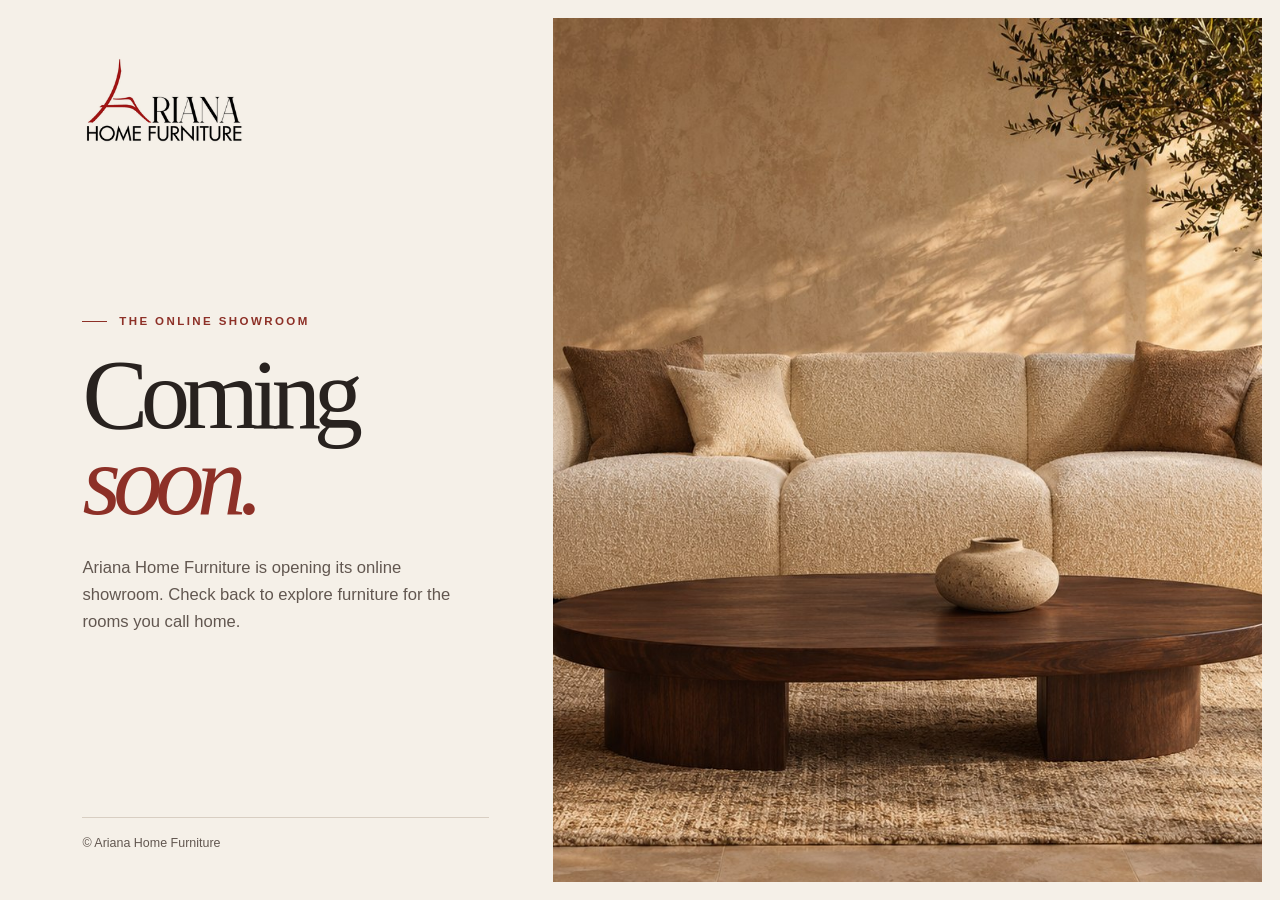
==== index.html @ ffc0d6b8 "Add Ariana Home Furniture coming soon page" ====
<!doctype html>
<html lang="en">
<head>
  <meta charset="utf-8">
  <meta name="viewport" content="width=device-width, initial-scale=1">
  <meta name="description" content="Ariana Home Furniture’s online showroom is coming soon.">
  <meta name="theme-color" content="#f5f0e8">
  <title>Ariana Home Furniture — Coming Soon</title>
  <link rel="icon" href="ariana-home.ico">
  <style>
    :root {
      color-scheme: light;
      --paper: #f5f0e8;
      --ink: #28221f;
      --muted: #625750;
      --accent: #8d3027;
      --rule: #d8cec2;
      --edge: clamp(1.5rem, 5vw, 5rem);
    }

    *, *::before, *::after { box-sizing: border-box; }
    body {
      margin: 0;
      background: var(--paper);
      color: var(--ink);
      font: 1rem/1.6 "Segoe UI", Arial, sans-serif;
    }

    .page {
      display: grid;
      grid-template-columns: minmax(0, 43fr) minmax(0, 57fr);
      min-height: 100svh;
      padding: 1.15rem;
      max-width: 120rem;
      margin: auto;
    }

    .content {
      display: flex;
      flex-direction: column;
      padding: clamp(1.3rem, 3vw, 3rem) var(--edge) 1.75rem;
    }

    .brand {
      position: relative;
      width: 10.25rem;
      height: 5.4rem;
      overflow: hidden;
      mix-blend-mode: multiply;
    }

    .brand img { display: block; width: 100%; height: auto; transform: translateY(-24%); }

    .message { margin: auto 0; padding: 3rem 0 3.8rem; }

    .eyebrow {
      display: flex;
      align-items: center;
      gap: .75rem;
      margin: 0 0 1.35rem;
      color: var(--accent);
      font-size: .72rem;
      font-weight: 650;
      letter-spacing: .21em;
      text-transform: uppercase;
    }

    .eyebrow::before { content: ""; width: 1.55rem; height: 1px; background: currentColor; }

    h1 {
      margin: 0;
      font-family: "Baskerville", "Baskerville Old Face", Georgia, serif;
      font-size: clamp(4.2rem, 7.7vw, 9rem);
      font-weight: 400;
      line-height: .87;
      letter-spacing: -.075em;
    }

    h1 em { color: var(--accent); font-weight: 400; }

    .description {
      max-width: 23rem;
      margin: 2rem 0 0;
      color: var(--muted);
      font-size: clamp(1rem, 1.3vw, 1.16rem);
    }

    footer {
      border-top: 1px solid var(--rule);
      padding-top: 1rem;
      color: var(--muted);
      font-size: .78rem;
    }

    .room {
      min-width: 0;
      min-height: 33rem;
      margin: 0;
      position: relative;
      overflow: hidden;
      background: #c8b39e;
    }

    .room img {
      position: absolute;
      width: 100%;
      height: 100%;
      object-fit: cover;
      object-position: center 55%;
    }

    @media (max-width: 760px) {
      .page { display: block; padding: .75rem; }
      .content { padding: 1.1rem 1rem 1.4rem; }
      .brand { width: 8.75rem; height: 4.65rem; }
      .message { padding: 2.4rem 0 2rem; }
      h1 { font-size: clamp(3.6rem, 13vw, 6.5rem); }
      .description { margin-top: 1.3rem; }
      .room { min-height: 0; aspect-ratio: 4 / 3; }
    }
  </style>
</head>
<body>
  <main class="page">
    <section class="content" aria-labelledby="launch-title">
      <header class="brand">
        <img src="logo.png" alt="Ariana Home Furniture" width="256" height="256">
      </header>
      <div class="message">
        <p class="eyebrow">The online showroom</p>
        <h1 id="launch-title">Coming<br><em>soon.</em></h1>
        <p class="description">Ariana Home Furniture is opening its online showroom. Check back to explore furniture for the rooms you call home.</p>
      </div>
      <footer>&copy; Ariana Home Furniture</footer>
    </section>
    <figure class="room">
      <img src="living-room.jpg" alt="A cream sofa and walnut coffee table in a sunlit living room" fetchpriority="high">
    </figure>
  </main>
</body>
</html>
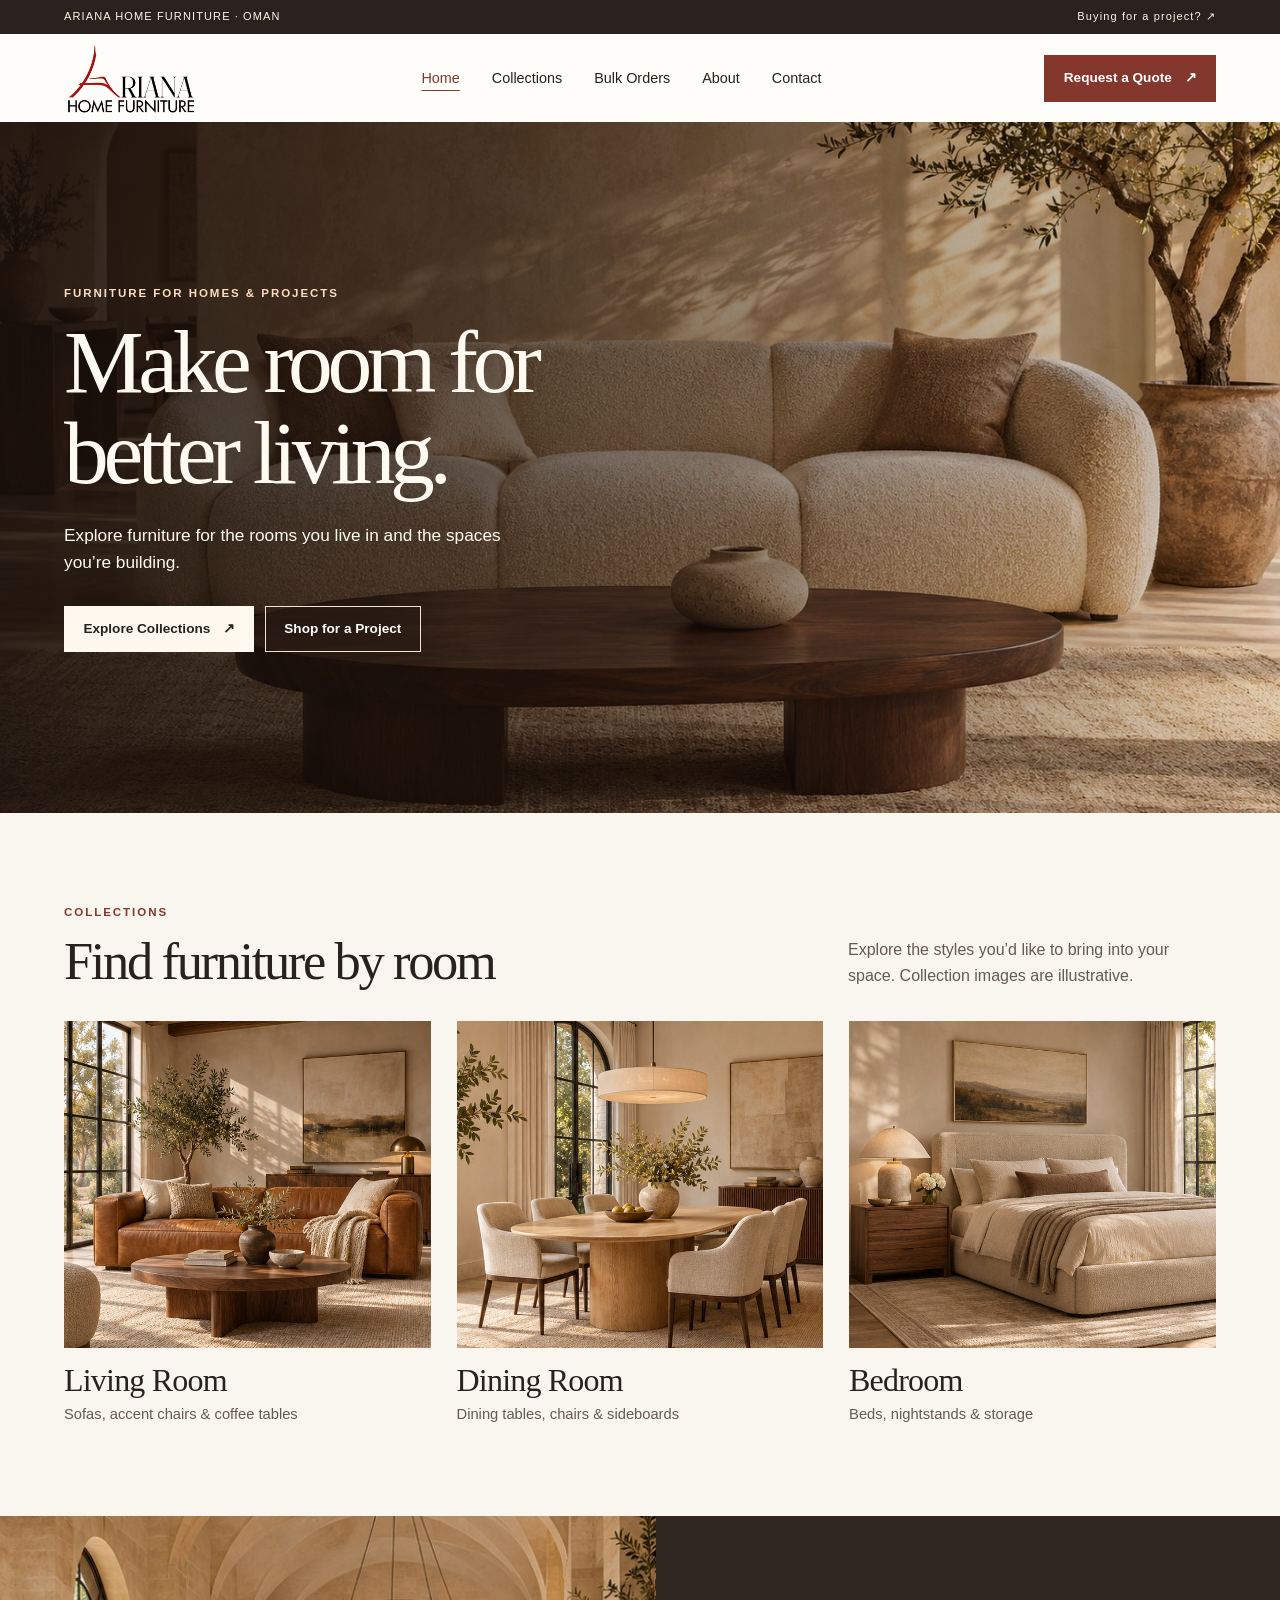
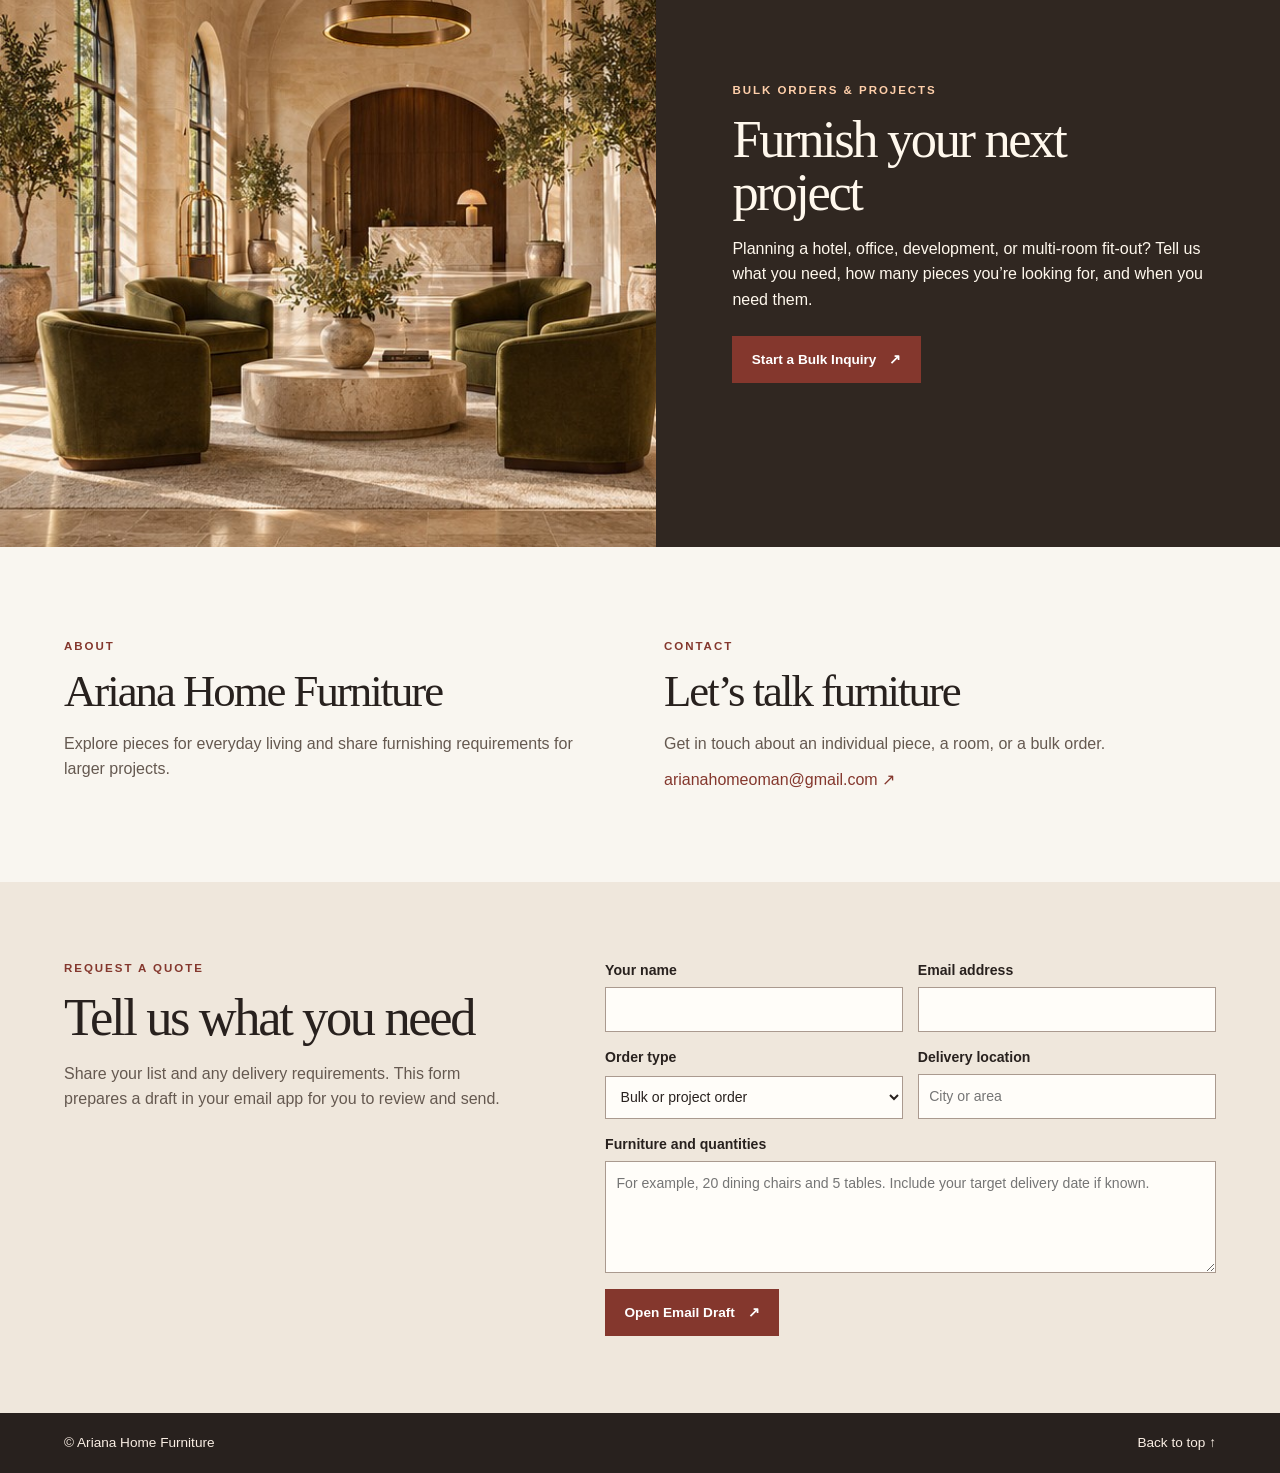
==== commit 30d91eb4: "Publish Ariana Home Furniture homepage" ====
--- a/index.html
+++ b/index.html
@@ -1,143 +1,83 @@
 <!doctype html>
 <html lang="en">
 <head>
-  <meta charset="utf-8">
-  <meta name="viewport" content="width=device-width, initial-scale=1">
-  <meta name="description" content="Ariana Home Furniture’s online showroom is coming soon.">
-  <meta name="theme-color" content="#f5f0e8">
-  <title>Ariana Home Furniture — Coming Soon</title>
-  <link rel="icon" href="ariana-home.ico">
-  <style>
-    :root {
-      color-scheme: light;
-      --paper: #f5f0e8;
-      --ink: #28221f;
-      --muted: #625750;
-      --accent: #8d3027;
-      --rule: #d8cec2;
-      --edge: clamp(1.5rem, 5vw, 5rem);
-    }
-
-    *, *::before, *::after { box-sizing: border-box; }
-    body {
-      margin: 0;
-      background: var(--paper);
-      color: var(--ink);
-      font: 1rem/1.6 "Segoe UI", Arial, sans-serif;
-    }
-
-    .page {
-      display: grid;
-      grid-template-columns: minmax(0, 43fr) minmax(0, 57fr);
-      min-height: 100svh;
-      padding: 1.15rem;
-      max-width: 120rem;
-      margin: auto;
-    }
-
-    .content {
-      display: flex;
-      flex-direction: column;
-      padding: clamp(1.3rem, 3vw, 3rem) var(--edge) 1.75rem;
-    }
-
-    .brand {
-      position: relative;
-      width: 10.25rem;
-      height: 5.4rem;
-      overflow: hidden;
-      mix-blend-mode: multiply;
-    }
-
-    .brand img { display: block; width: 100%; height: auto; transform: translateY(-24%); }
-
-    .message { margin: auto 0; padding: 3rem 0 3.8rem; }
-
-    .eyebrow {
-      display: flex;
-      align-items: center;
-      gap: .75rem;
-      margin: 0 0 1.35rem;
-      color: var(--accent);
-      font-size: .72rem;
-      font-weight: 650;
-      letter-spacing: .21em;
-      text-transform: uppercase;
-    }
-
-    .eyebrow::before { content: ""; width: 1.55rem; height: 1px; background: currentColor; }
-
-    h1 {
-      margin: 0;
-      font-family: "Baskerville", "Baskerville Old Face", Georgia, serif;
-      font-size: clamp(4.2rem, 7.7vw, 9rem);
-      font-weight: 400;
-      line-height: .87;
-      letter-spacing: -.075em;
-    }
-
-    h1 em { color: var(--accent); font-weight: 400; }
-
-    .description {
-      max-width: 23rem;
-      margin: 2rem 0 0;
-      color: var(--muted);
-      font-size: clamp(1rem, 1.3vw, 1.16rem);
-    }
-
-    footer {
-      border-top: 1px solid var(--rule);
-      padding-top: 1rem;
-      color: var(--muted);
-      font-size: .78rem;
-    }
-
-    .room {
-      min-width: 0;
-      min-height: 33rem;
-      margin: 0;
-      position: relative;
-      overflow: hidden;
-      background: #c8b39e;
-    }
-
-    .room img {
-      position: absolute;
-      width: 100%;
-      height: 100%;
-      object-fit: cover;
-      object-position: center 55%;
-    }
-
-    @media (max-width: 760px) {
-      .page { display: block; padding: .75rem; }
-      .content { padding: 1.1rem 1rem 1.4rem; }
-      .brand { width: 8.75rem; height: 4.65rem; }
-      .message { padding: 2.4rem 0 2rem; }
-      h1 { font-size: clamp(3.6rem, 13vw, 6.5rem); }
-      .description { margin-top: 1.3rem; }
-      .room { min-height: 0; aspect-ratio: 4 / 3; }
-    }
-  </style>
+<meta charset="utf-8">
+<meta name="viewport" content="width=device-width,initial-scale=1">
+<meta name="description" content="Explore furniture for homes and projects with Ariana Home Furniture.">
+<title>Ariana Home Furniture | Furniture for Homes & Projects</title>
+<link rel="icon" href="ariana-home.ico">
+<link rel="stylesheet" href="styles.css">
+<script src="site.js" defer></script>
 </head>
 <body>
-  <main class="page">
-    <section class="content" aria-labelledby="launch-title">
-      <header class="brand">
-        <img src="logo.png" alt="Ariana Home Furniture" width="256" height="256">
-      </header>
-      <div class="message">
-        <p class="eyebrow">The online showroom</p>
-        <h1 id="launch-title">Coming<br><em>soon.</em></h1>
-        <p class="description">Ariana Home Furniture is opening its online showroom. Check back to explore furniture for the rooms you call home.</p>
-      </div>
-      <footer>&copy; Ariana Home Furniture</footer>
-    </section>
-    <figure class="room">
-      <img src="living-room.jpg" alt="A cream sofa and walnut coffee table in a sunlit living room" fetchpriority="high">
-    </figure>
-  </main>
+<a class="skip" href="#main">Skip to content</a>
+<div class="strip"><span>ARIANA HOME FURNITURE · OMAN</span><a href="#bulk">Buying for a project? <span aria-hidden="true">↗</span></a></div>
+<header class="header">
+  <div class="header-inner">
+    <a href="#home" class="logo"><img src="logo.png" width="256" height="256" alt="Ariana Home Furniture"></a>
+    <button class="menu-toggle" type="button" aria-expanded="false" aria-controls="navigation">Menu</button>
+    <nav id="navigation" aria-label="Main navigation">
+      <a href="#home" aria-current="page">Home</a>
+      <a href="#collections">Collections</a>
+      <a href="#bulk">Bulk Orders</a>
+      <a href="#about">About</a>
+      <a href="#contact">Contact</a>
+    </nav>
+    <a class="button header-cta" href="#quote">Request a Quote <span aria-hidden="true">↗</span></a>
+  </div>
+</header>
+<main id="main">
+  <section class="hero" id="home" aria-labelledby="hero-title">
+    <img src="living-room.jpg" alt="" fetchpriority="high">
+    <div class="hero-content wrap">
+      <p class="label">FURNITURE FOR HOMES & PROJECTS</p>
+      <h1 id="hero-title">Make room for<br>better living.</h1>
+      <p>Explore furniture for the rooms you live in and the spaces you’re building.</p>
+      <div class="actions"><a class="button paper" href="#collections">Explore Collections <span aria-hidden="true">↗</span></a><a class="button outline" href="#bulk">Shop for a Project</a></div>
+    </div>
+  </section>
+  <section class="wrap section" id="collections" aria-labelledby="collections-title">
+    <p class="label">COLLECTIONS</p>
+    <div class="section-heading">
+      <h2 id="collections-title">Find furniture by room</h2>
+      <p>Explore the styles you’d like to bring into your space. Collection images are illustrative.</p>
+    </div>
+    <div class="categories">
+      <article><img src="living.jpg" alt="Caramel sofa in a contemporary living room" loading="lazy"><h3>Living Room</h3><p>Sofas, accent chairs & coffee tables</p></article>
+      <article><img src="dining.jpg" alt="Oak dining table with upholstered chairs" loading="lazy"><h3>Dining Room</h3><p>Dining tables, chairs & sideboards</p></article>
+      <article><img src="bedroom.jpg" alt="Upholstered bed with a walnut nightstand" loading="lazy"><h3>Bedroom</h3><p>Beds, nightstands & storage</p></article>
+    </div>
+  </section>
+  <section class="bulk" id="bulk" aria-labelledby="bulk-title">
+    <img src="project.jpg" alt="Hotel lobby with olive chairs and arched windows" loading="lazy">
+    <div class="bulk-content">
+      <p class="label">BULK ORDERS & PROJECTS</p>
+      <h2 id="bulk-title">Furnish your next project</h2>
+      <p>Planning a hotel, office, development, or multi-room fit-out? Tell us what you need, how many pieces you’re looking for, and when you need them.</p>
+      <a class="button" href="#quote">Start a Bulk Inquiry <span aria-hidden="true">↗</span></a>
+    </div>
+  </section>
+  <section class="wrap section details" aria-label="About and contact">
+    <article id="about"><p class="label">ABOUT</p><h2>Ariana Home Furniture</h2><p>Explore pieces for everyday living and share furnishing requirements for larger projects.</p></article>
+    <article id="contact"><p class="label">CONTACT</p><h2>Let’s talk furniture</h2><p>Get in touch about an individual piece, a room, or a bulk order.</p><a class="text-link" href="mailto:arianahomeoman@gmail.com">arianahomeoman@gmail.com <span aria-hidden="true">↗</span></a></article>
+  </section>
+  <section id="quote" class="quote" aria-labelledby="quote-title">
+    <div class="wrap quote-grid">
+      <div><p class="label">REQUEST A QUOTE</p><h2 id="quote-title">Tell us what you need</h2><p>Share your list and any delivery requirements. This form prepares a draft in your email app for you to review and send.</p></div>
+      <form id="quote-form">
+        <div class="fields">
+          <label>Your name<input name="name" autocomplete="name" required></label>
+          <label>Email address<input name="email" type="email" autocomplete="email" required></label>
+          <label>Order type<select name="type"><option>Bulk or project order</option><option>Home or individual order</option></select></label>
+          <label>Delivery location<input name="location" autocomplete="address-level2" placeholder="City or area"></label>
+        </div>
+        <label>Furniture and quantities<textarea name="details" rows="4" placeholder="For example, 20 dining chairs and 5 tables. Include your target delivery date if known." required></textarea></label>
+        <button class="button" type="submit">Open Email Draft <span aria-hidden="true">↗</span></button>
+      </form>
+    </div>
+  </section>
+</main>
+<footer class="footer"><div class="wrap"><span>© Ariana Home Furniture</span><a href="#home">Back to top ↑</a></div></footer>
 </body>
 </html>
 
-
--- a/styles.css
+++ b/styles.css
@@ -0,0 +1,91 @@
+:root {
+  --ink: #28211e;
+  --muted: #655950;
+  --paper: #f9f6f0;
+  --accent: #84372d;
+  --line: #d4c8bc;
+  --serif: "Baskerville Old Face", Georgia, serif;
+}
+* { box-sizing: border-box; }
+html { scroll-behavior: smooth; }
+body { margin: 0; background: var(--paper); color: var(--ink); font: 1rem/1.6 "Segoe UI", sans-serif; }
+img { display: block; max-width: 100%; }
+a { color: inherit; text-decoration: none; }
+a:focus-visible, button:focus-visible, input:focus-visible, select:focus-visible, textarea:focus-visible { outline: 3px solid #a85e3a; outline-offset: 4px; }
+h1, h2, h3, p { margin: 0; }
+h1, h2, h3 { font-family: var(--serif); font-weight: 400; line-height: 1.02; }
+h1 { font-size: clamp(3.25rem, 7vw, 7.5rem); letter-spacing: -.06em; }
+h2 { font-size: clamp(2.45rem, 4.1vw, 4.6rem); letter-spacing: -.045em; }
+h3 { font-size: clamp(1.65rem, 2.5vw, 2.35rem); letter-spacing: -.025em; }
+.wrap { width: min(100% - clamp(2rem, 10vw, 9rem), 87rem); margin-inline: auto; }
+.skip { position: fixed; z-index: 5; top: .5rem; left: .5rem; padding: .5rem; background: white; transform: translateY(-200%); }
+.skip:focus { transform: none; }
+.strip { display: flex; justify-content: space-between; gap: .75rem; padding: .52rem clamp(1rem, 5vw, 4.5rem); background: #29221e; color: #fcf5e8; font-size: .69rem; letter-spacing: .10em; }
+.strip a:hover, .footer a:hover, .text-link:hover { text-decoration: underline; }
+.header { background: #fffdf9; }
+.header-inner { display: flex; align-items: center; justify-content: space-between; gap: 1.25rem; width: min(100% - clamp(2rem, 10vw, 9rem), 87rem); margin: auto; min-height: 5.5rem; }
+.logo { display: block; width: 8.4rem; height: 4.35rem; overflow: hidden; mix-blend-mode: multiply; flex-shrink: 0; }
+.logo img { width: 100%; height: auto; transform: translateY(-24%); }
+nav { display: flex; align-items: center; gap: clamp(.8rem, 2.5vw, 2.6rem); font-size: .9rem; }
+nav a { padding-block: .6rem; white-space: nowrap; }
+nav a:hover, nav a[aria-current] { color: var(--accent); text-decoration: underline; text-underline-offset: .45rem; }
+.menu-toggle { display: none; }
+.button { display: inline-flex; justify-content: center; align-items: center; gap: .8rem; padding: .82rem 1.15rem; border: 1px solid transparent; background: var(--accent); color: white; font: 650 .85rem/1.35 "Segoe UI", sans-serif; cursor: pointer; }
+.button:hover { filter: brightness(1.12); }
+.hero { display: grid; align-items: center; position: relative; isolation: isolate; min-height: clamp(31rem, 54vw, 49rem); color: #fffaf1; background: #3e2f26; }
+.hero > img, .hero::after { position: absolute; inset: 0; width: 100%; height: 100%; z-index: -1; }
+.hero > img { object-fit: cover; object-position: 50% 57%; }
+.hero::after { content: ""; background: linear-gradient(90deg,rgba(23,15,11,.86),rgba(23,15,11,.65) 35%,rgba(23,15,11,.1) 100%); }
+.hero-content { padding-block: 4rem; }
+.label { margin-bottom: .85rem; font-size: .72rem; font-weight: 700; letter-spacing: .17em; color: var(--accent); }
+.hero .label { color: #ffdbc0; }
+.hero-content > p:not(.label) { margin-top: 1.45rem; max-width: 28rem; font-size: 1.08rem; }
+.actions { display: flex; flex-wrap: wrap; gap: .65rem; margin-top: 1.8rem; }
+.paper { background: #fff8ee; color: var(--ink); }
+.outline { border-color: #f2e3d4; background: #281e1750; }
+.section { padding-block: clamp(3.2rem, 7vw, 7rem); }
+.section-heading { display: flex; align-items: end; justify-content: space-between; gap: 1.2rem; margin-bottom: 2rem; }
+.section-heading p { max-width: 23rem; color: var(--muted); }
+.categories { display: grid; grid-template-columns: repeat(3,minmax(0,1fr)); gap: clamp(.9rem, 2vw, 2rem); }
+.categories img { width: 100%; aspect-ratio: 1.12; object-fit: cover; background: #d7c6b1; }
+.categories h3 { margin-top: 1rem; }
+.categories p { margin-top: .4rem; color: var(--muted); font-size: .92rem; }
+.bulk { display: grid; grid-template-columns: 1.05fr 1fr; background: #302721; color: #fff8ed; }
+.bulk img { width: 100%; height: 100%; min-height: 25rem; object-fit: cover; }
+.bulk-content { align-self: center; padding: clamp(2rem, 6vw, 6rem); }
+.bulk .label { color: #ffcfaa; }
+.bulk p:not(.label), .details p:not(.label), .quote p:not(.label) { margin-top: 1rem; max-width: 33rem; }
+.bulk .button { margin-top: 1.5rem; }
+.details { display: grid; grid-template-columns: 1fr 1fr; gap: 3rem; }
+.details h2 { font-size: clamp(2rem, 3.5vw, 3.75rem); }
+.details p:not(.label), .quote p:not(.label) { color: var(--muted); }
+.text-link { display: inline-block; overflow-wrap: anywhere; margin-top: .7rem; color: var(--accent); }
+.quote { padding-block: clamp(3rem, 6vw, 6rem); background: #efe7dc; }
+.quote-grid { display: grid; grid-template-columns: .85fr 1.15fr; gap: clamp(1.75rem, 7vw, 7rem); }
+.fields { display: grid; grid-template-columns: 1fr 1fr; gap: .9rem; margin-bottom: .9rem; }
+form label { display: grid; gap: .3rem; font-size: .88rem; font-weight: 600; }
+form input, form select, form textarea { width: 100%; min-width: 0; border: 1px solid #aa9a8f; padding: .65rem; background: #fffdf9; color: var(--ink); font: inherit; font-weight: 400; border-radius: 0; }
+form textarea { resize: vertical; }
+form button { margin-top: 1rem; }
+.footer { background: #28211e; color: #f9eee4; padding-block: 1.2rem; font-size: .85rem; }
+.footer .wrap { display: flex; justify-content: space-between; gap: 1rem; }
+@media (max-width: 800px) {
+  .header-inner { min-height: 4.6rem; flex-wrap: wrap; gap: 0; }
+  .menu-toggle { display: inline-block; background: none; border: 1px solid var(--line); color: var(--ink); padding: .5rem .8rem; font: inherit; }
+  .header-cta { display: none; }
+  nav { display: none; width: 100%; gap: .25rem; flex-direction: column; align-items: stretch; padding-bottom: .65rem; }
+  .menu-toggle[aria-expanded="true"] + nav { display: flex; }
+  .hero::after { background: linear-gradient(90deg,rgba(23,15,11,.85),rgba(23,15,11,.36)); }
+  .section-heading { align-items: start; flex-direction: column; }
+  .bulk, .quote-grid { grid-template-columns: 1fr; }
+  .bulk img { min-height: 0; aspect-ratio: 1.6; }
+}
+@media (max-width: 530px) {
+  .strip { font-size: .58rem; letter-spacing: .035em; }
+  .categories, .details, .fields { grid-template-columns: 1fr; }
+  .categories { gap: 1.7rem; }
+  .categories img { aspect-ratio: 1.5; }
+  .hero { min-height: 30rem; }
+  .hero-content > p:not(.label) { font-size: 1rem; }
+}
+@media (prefers-reduced-motion: reduce) { html { scroll-behavior: auto; } }
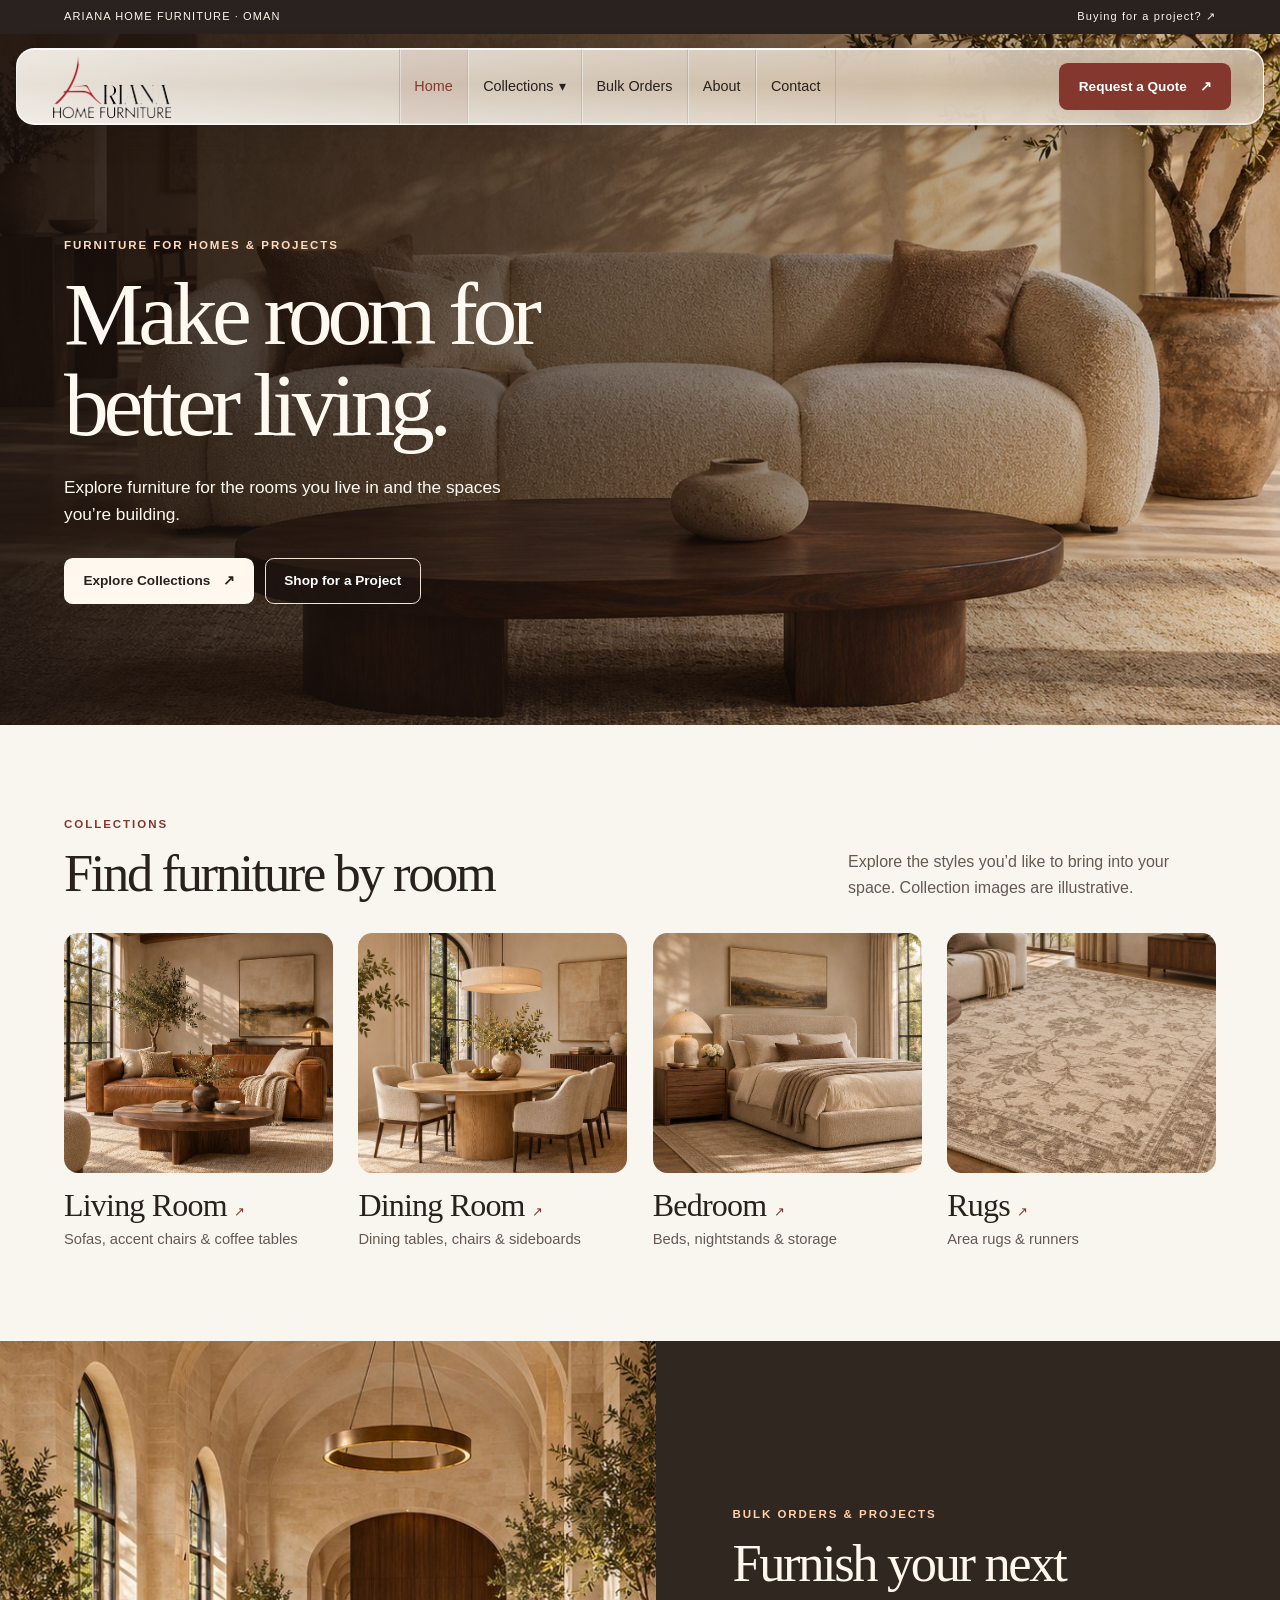
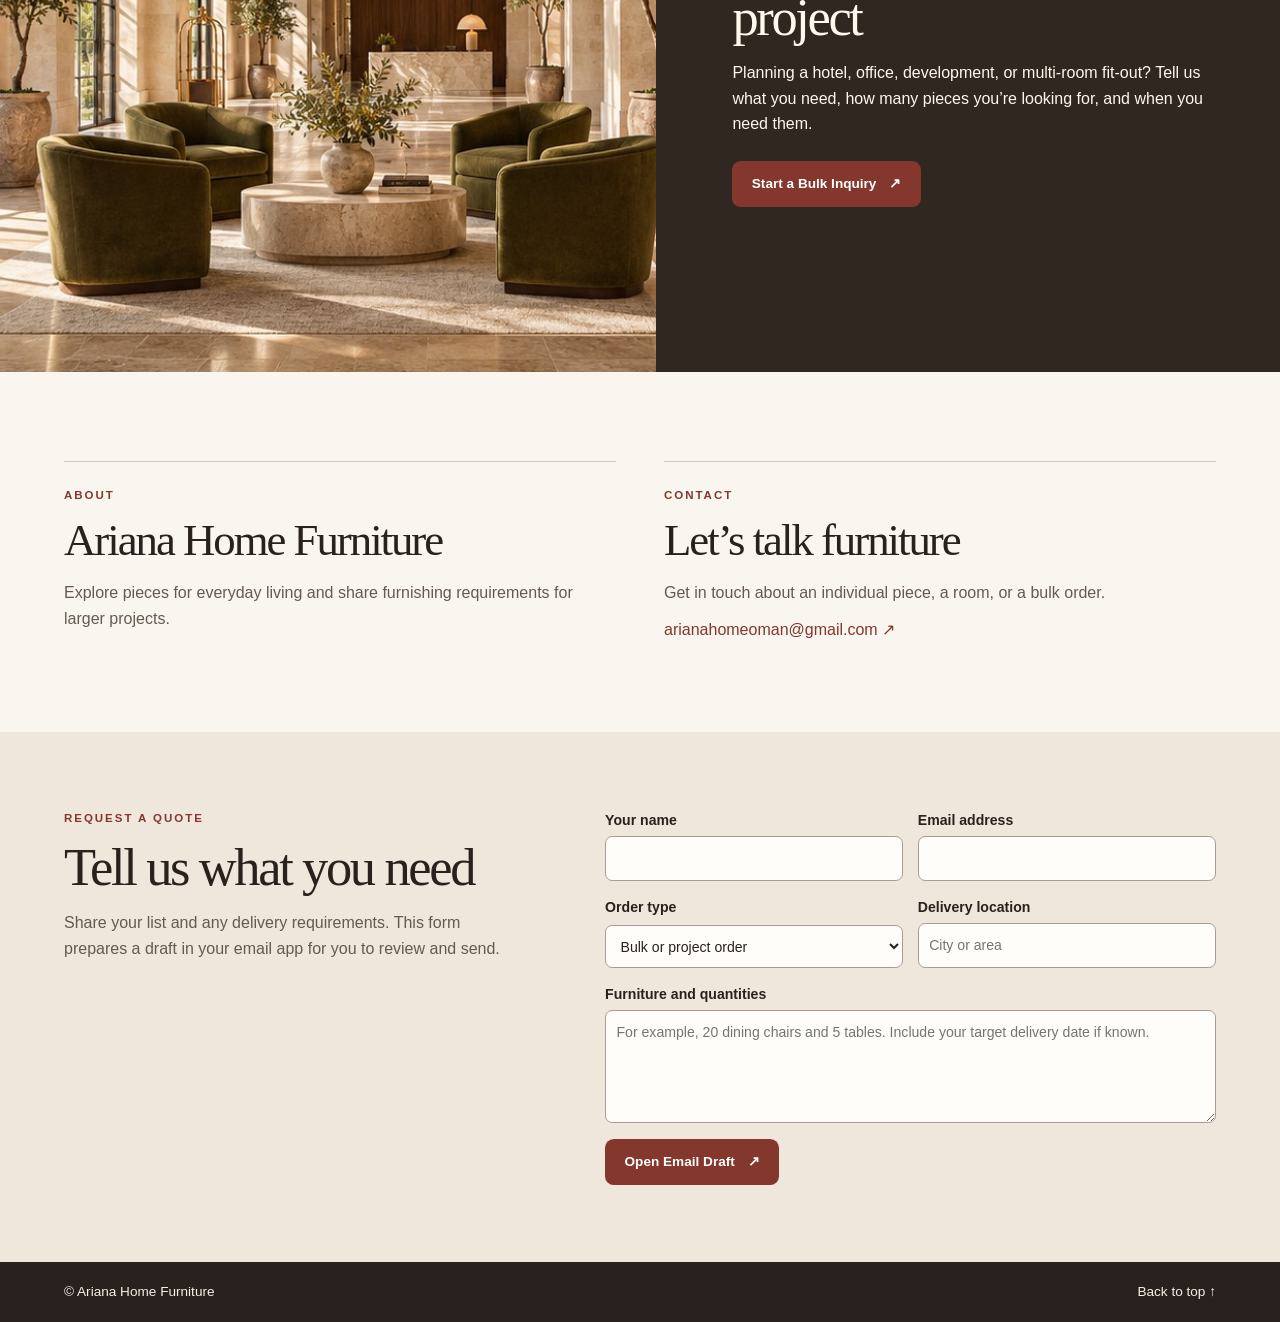
==== commit 3c10ce01: "Add rugs and dedicated collection pages" ====
--- a/index.html
+++ b/index.html
@@ -18,7 +18,14 @@
     <button class="menu-toggle" type="button" aria-expanded="false" aria-controls="navigation">Menu</button>
     <nav id="navigation" aria-label="Main navigation">
       <a href="#home" aria-current="page">Home</a>
-      <a href="#collections">Collections</a>
+      <div class="collection-menu"><button class="collections-toggle" type="button" aria-controls="collection-links" aria-expanded="false">Collections <span aria-hidden="true">▾</span></button>
+        <div class="collection-links" id="collection-links" hidden>
+          <a href="living-room.html">Living Room</a>
+          <a href="dining-room.html">Dining Room</a>
+          <a href="bedroom.html">Bedroom</a>
+          <a href="rugs.html">Rugs</a>
+        </div>
+      </div>
       <a href="#bulk">Bulk Orders</a>
       <a href="#about">About</a>
       <a href="#contact">Contact</a>
@@ -43,9 +50,10 @@
       <p>Explore the styles you’d like to bring into your space. Collection images are illustrative.</p>
     </div>
     <div class="categories">
-      <article><img src="living.jpg" alt="Caramel sofa in a contemporary living room" loading="lazy"><h3>Living Room</h3><p>Sofas, accent chairs & coffee tables</p></article>
-      <article><img src="dining.jpg" alt="Oak dining table with upholstered chairs" loading="lazy"><h3>Dining Room</h3><p>Dining tables, chairs & sideboards</p></article>
-      <article><img src="bedroom.jpg" alt="Upholstered bed with a walnut nightstand" loading="lazy"><h3>Bedroom</h3><p>Beds, nightstands & storage</p></article>
+      <a class="category" href="living-room.html"><img src="living.jpg" alt="Caramel sofa in a contemporary living room" loading="lazy"><h3>Living Room <span aria-hidden="true">↗</span></h3><p>Sofas, accent chairs & coffee tables</p></a>
+      <a class="category" href="dining-room.html"><img src="dining.jpg" alt="Oak dining table with upholstered chairs" loading="lazy"><h3>Dining Room <span aria-hidden="true">↗</span></h3><p>Dining tables, chairs & sideboards</p></a>
+      <a class="category" href="bedroom.html"><img src="bedroom.jpg" alt="Upholstered bed with a walnut nightstand" loading="lazy"><h3>Bedroom <span aria-hidden="true">↗</span></h3><p>Beds, nightstands & storage</p></a>
+      <a class="category" href="rugs.html"><img src="rugs.jpg" alt="Textured ivory and taupe rug on an oak floor" loading="lazy"><h3>Rugs <span aria-hidden="true">↗</span></h3><p>Area rugs & runners</p></a>
     </div>
   </section>
   <section class="bulk" id="bulk" aria-labelledby="bulk-title">
--- a/styles.css
+++ b/styles.css
@@ -24,8 +24,8 @@
 .strip a:hover, .footer a:hover, .text-link:hover { text-decoration: underline; }
 .header { background: #fffdf9; }
 .header-inner { display: flex; align-items: center; justify-content: space-between; gap: 1.25rem; width: min(100% - clamp(2rem, 10vw, 9rem), 87rem); margin: auto; min-height: 5.5rem; }
-.logo { display: block; width: 8.4rem; height: 4.35rem; overflow: hidden; mix-blend-mode: multiply; flex-shrink: 0; }
-.logo img { width: 100%; height: auto; transform: translateY(-24%); }
+.logo { display: block; width: 8.4rem; height: 4.35rem; overflow: hidden; flex-shrink: 0; }
+.logo img { width: 100%; height: auto; transform: translateY(-24%); filter: url("data:image/svg+xml,%3Csvg xmlns='http://www.w3.org/2000/svg'%3E%3Cfilter id='clear' color-interpolation-filters='sRGB'%3E%3CfeColorMatrix type='matrix' values='1 0 0 0 0 0 1 0 0 0 0 0 1 0 0 0 0 -1.05 1 0'/%3E%3C/filter%3E%3C/svg%3E#clear"); }
 nav { display: flex; align-items: center; gap: clamp(.8rem, 2.5vw, 2.6rem); font-size: .9rem; }
 nav a { padding-block: .6rem; white-space: nowrap; }
 nav a:hover, nav a[aria-current] { color: var(--accent); text-decoration: underline; text-underline-offset: .45rem; }
@@ -89,3 +89,108 @@
   .hero-content > p:not(.label) { font-size: 1rem; }
 }
 @media (prefers-reduced-motion: reduce) { html { scroll-behavior: auto; } }
+
+/* The navigation floats above the hero and stays within reach as visitors scroll. */
+.header {
+  position: sticky;
+  top: 0;
+  z-index: 4;
+  height: 0;
+  background: transparent;
+}
+.header-inner {
+  position: relative;
+  top: .85rem;
+  width: min(100% - 2rem, 87rem);
+  min-height: 4.85rem;
+  padding: .3rem clamp(.85rem, 2.6vw, 2rem);
+  border: 1px solid rgba(255, 255, 255, .83);
+  border-radius: 1.15rem;
+  background: rgba(250, 245, 237, .94);
+  box-shadow: 0 10px 30px rgba(31, 21, 15, .18), inset 0 1px 0 #fff;
+}
+@supports (backdrop-filter: blur(1px)) {
+  .header-inner {
+    background: linear-gradient(168deg, rgba(255, 255, 255, .88), rgba(255, 255, 255, .37) 34%, rgba(255, 255, 255, .08) 49%, transparent 52%), linear-gradient(105deg, rgba(250, 242, 231, .79), rgba(236, 224, 207, .64));
+    backdrop-filter: blur(20px) saturate(145%);
+  }
+}
+.logo { width: 7.9rem; height: 4.1rem; }
+nav { gap: clamp(.25rem, 1.55vw, 1.45rem); }
+nav a { padding: .55rem .75rem; border-radius: .55rem; }
+nav a:hover, nav a[aria-current] { background: #84372d14; text-decoration: none; }
+.button, .menu-toggle { border-radius: .55rem; }
+.hero-content { padding-top: 9rem; }
+.hero::after { background: linear-gradient(90deg, #17100dd9, #17100d9c 40%, #17100d19 100%); }
+.categories img { border-radius: .9rem; }
+.details article { border-top: 1px solid var(--line); padding-top: 1.5rem; }
+form input, form select, form textarea { border-radius: .45rem; }
+main [id] { scroll-margin-top: 6.5rem; }
+@media (max-width: 800px) {
+  .header-inner { top: .55rem; min-height: 4.25rem; }
+  .logo { width: 7rem; height: 3.65rem; }
+  .menu-toggle { background: rgba(255, 255, 255, .22); }
+  .hero-content { padding-top: 7.25rem; }
+  nav { border-top: 1px solid var(--line); padding-top: .45rem; }
+  nav a { padding: .55rem .75rem; }
+}
+
+
+
+/* Keep the reflection continuous behind the full-height navigation cells. */
+.header-inner {
+  background: linear-gradient(180deg, #fff5 0%, #fff2 48%, #fff7 100%), linear-gradient(105deg, #f8f2e7e8, #c9b498b3);
+  box-shadow: 0 10px 30px #1f150f2e, inset 0 1px 0 #fff, inset 0 -1px 0 #fff8;
+}
+@media (min-width: 801px) {
+  .header-inner { padding-block: 0; }
+  .header-inner nav { align-self: stretch; align-items: stretch; gap: 0; }
+  .header-inner nav a {
+    display: flex;
+    align-items: center;
+    padding-inline: clamp(.65rem, 1.15vw, 1.1rem);
+    border-left: 1px solid #49352824;
+    box-shadow: inset 1px 0 #fff6;
+    border-radius: 0;
+  }
+  .header-inner nav a:last-child { border-right: 1px solid #49352824; }
+}
+
+.collections-toggle {
+  display: flex; align-items: center; gap: .38em; background: transparent;
+  color: inherit; border: 0; padding: .55rem .75rem; font: inherit; cursor: pointer;
+}
+.collection-menu { position: relative; display: flex; }
+.collection-links[hidden] { display: none; }
+.collection-links {
+  position: absolute; top: 100%; left: 0; min-width: 12rem; padding: .35rem;
+  background: #fffaf1; border: 1px solid var(--line); border-radius: .7rem;
+  box-shadow: 0 12px 25px #261a152b;
+}
+.collection-links a { display: block; padding: .6rem .75rem; }
+.collections-toggle:hover, .collections-toggle[aria-expanded="true"] { background: #84372d14; color: var(--accent); }
+.categories { grid-template-columns: repeat(4,minmax(0,1fr)); }
+.category { display: block; }
+.category:hover h3 { color: var(--accent); }
+.category h3 span { font: .8rem "Segoe UI", sans-serif; color: var(--accent); white-space: nowrap; }
+.collection-page { padding-block: 7.5rem 4rem; }
+.collection-intro { display: grid; grid-template-columns: 1fr 1.1fr; gap: clamp(2rem, 6vw, 6rem); align-items: center; margin-top: 1.5rem; }
+.collection-intro h1 { font-size: clamp(3.2rem, 6vw, 6.75rem); }
+.collection-intro p { margin-top: 1rem; max-width: 33rem; }
+.collection-summary { color: var(--accent); font-weight: 650; }
+.collection-intro .button { margin-top: 1.5rem; }
+.collection-intro figure { margin: 0; }
+.collection-intro img { width: 100%; aspect-ratio: 1.35; object-fit: cover; border-radius: .9rem; }
+.collection-intro figcaption { color: var(--muted); font-size: .8rem; margin-top: .4rem; }
+@media (min-width: 801px) {
+  .collections-toggle { border-left: 1px solid #49352824; box-shadow: inset 1px 0 #fff6; padding-inline: clamp(.65rem, 1.15vw, 1.1rem); }
+  .header-inner nav .collection-links a { border: 0; box-shadow: none; border-radius: .4rem; }
+}
+@media (max-width: 800px) {
+  .collection-menu { display: block; }
+  .collections-toggle { width: 100%; justify-content: space-between; }
+  .collection-links { position: static; min-width: 0; box-shadow: none; margin-inline: .75rem; }
+  .categories { grid-template-columns: repeat(2,minmax(0,1fr)); }
+  .collection-intro { grid-template-columns: 1fr; }
+}
+@media (max-width: 530px) { .categories { grid-template-columns: 1fr; } }
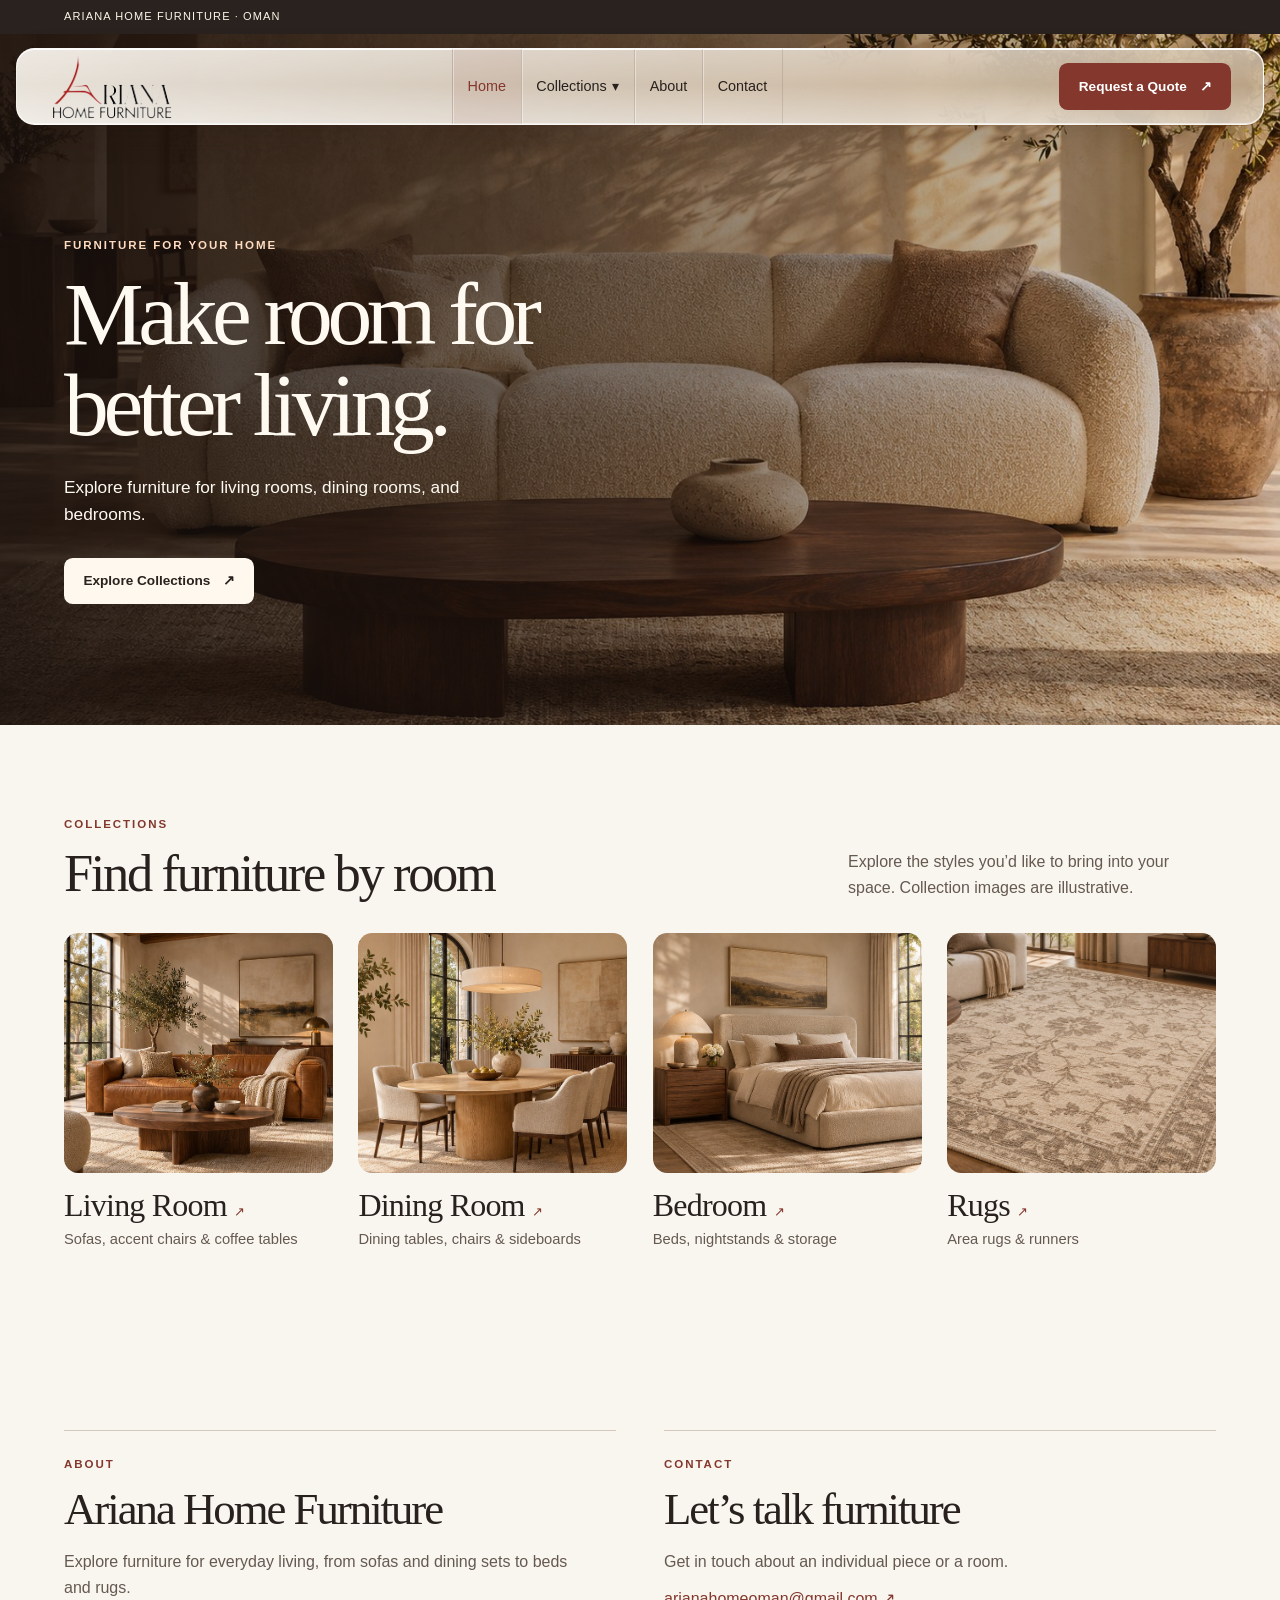
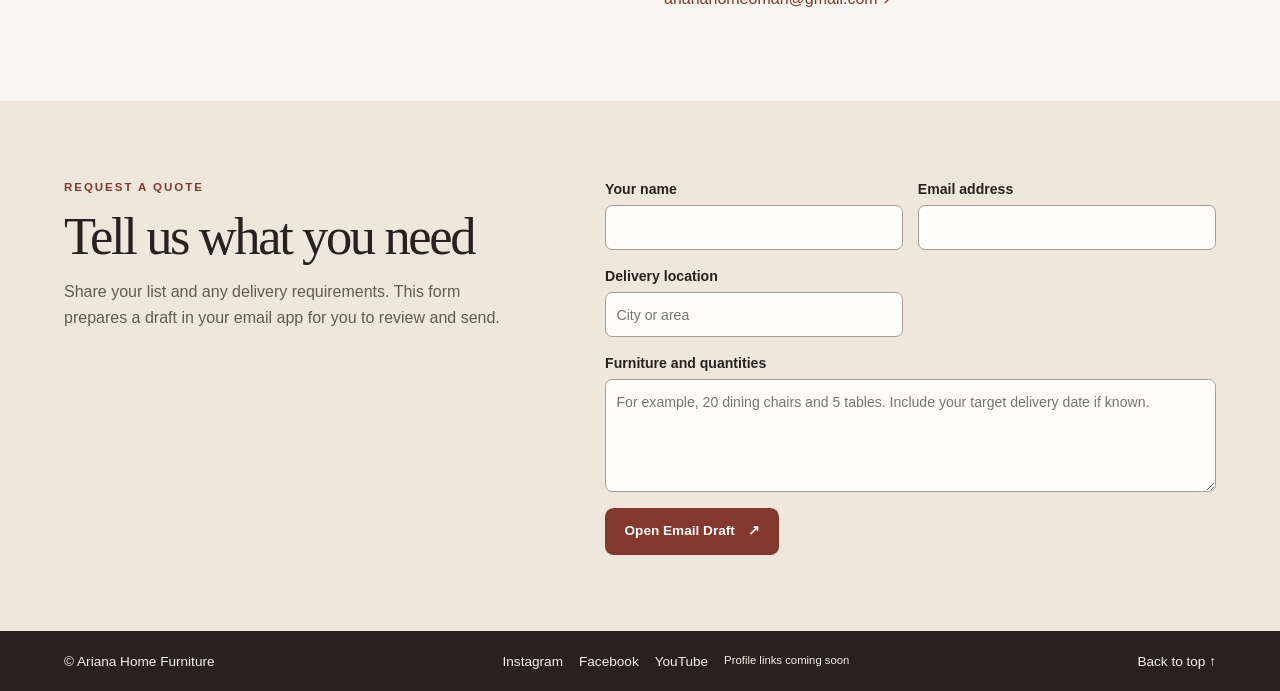
==== commit 351dea8d: "Remove bulk orders and add social footer" ====
--- a/index.html
+++ b/index.html
@@ -3,15 +3,15 @@
 <head>
 <meta charset="utf-8">
 <meta name="viewport" content="width=device-width,initial-scale=1">
-<meta name="description" content="Explore furniture for homes and projects with Ariana Home Furniture.">
-<title>Ariana Home Furniture | Furniture for Homes & Projects</title>
+<meta name="description" content="Explore furniture for your home with Ariana Home Furniture.">
+<title>Ariana Home Furniture | Furniture for Your Home</title>
 <link rel="icon" href="ariana-home.ico">
 <link rel="stylesheet" href="styles.css">
 <script src="site.js" defer></script>
 </head>
 <body>
 <a class="skip" href="#main">Skip to content</a>
-<div class="strip"><span>ARIANA HOME FURNITURE · OMAN</span><a href="#bulk">Buying for a project? <span aria-hidden="true">↗</span></a></div>
+<div class="strip"><span>ARIANA HOME FURNITURE · OMAN</span></div>
 <header class="header">
   <div class="header-inner">
     <a href="#home" class="logo"><img src="logo.png" width="256" height="256" alt="Ariana Home Furniture"></a>
@@ -26,7 +26,7 @@
           <a href="rugs.html">Rugs</a>
         </div>
       </div>
-      <a href="#bulk">Bulk Orders</a>
+      
       <a href="#about">About</a>
       <a href="#contact">Contact</a>
     </nav>
@@ -37,10 +37,10 @@
   <section class="hero" id="home" aria-labelledby="hero-title">
     <img src="living-room.jpg" alt="" fetchpriority="high">
     <div class="hero-content wrap">
-      <p class="label">FURNITURE FOR HOMES & PROJECTS</p>
+      <p class="label">FURNITURE FOR YOUR HOME</p>
       <h1 id="hero-title">Make room for<br>better living.</h1>
-      <p>Explore furniture for the rooms you live in and the spaces you’re building.</p>
-      <div class="actions"><a class="button paper" href="#collections">Explore Collections <span aria-hidden="true">↗</span></a><a class="button outline" href="#bulk">Shop for a Project</a></div>
+      <p>Explore furniture for living rooms, dining rooms, and bedrooms.</p>
+      <div class="actions"><a class="button paper" href="#collections">Explore Collections <span aria-hidden="true">↗</span></a></div>
     </div>
   </section>
   <section class="wrap section" id="collections" aria-labelledby="collections-title">
@@ -56,18 +56,9 @@
       <a class="category" href="rugs.html"><img src="rugs.jpg" alt="Textured ivory and taupe rug on an oak floor" loading="lazy"><h3>Rugs <span aria-hidden="true">↗</span></h3><p>Area rugs & runners</p></a>
     </div>
   </section>
-  <section class="bulk" id="bulk" aria-labelledby="bulk-title">
-    <img src="project.jpg" alt="Hotel lobby with olive chairs and arched windows" loading="lazy">
-    <div class="bulk-content">
-      <p class="label">BULK ORDERS & PROJECTS</p>
-      <h2 id="bulk-title">Furnish your next project</h2>
-      <p>Planning a hotel, office, development, or multi-room fit-out? Tell us what you need, how many pieces you’re looking for, and when you need them.</p>
-      <a class="button" href="#quote">Start a Bulk Inquiry <span aria-hidden="true">↗</span></a>
-    </div>
-  </section>
   <section class="wrap section details" aria-label="About and contact">
-    <article id="about"><p class="label">ABOUT</p><h2>Ariana Home Furniture</h2><p>Explore pieces for everyday living and share furnishing requirements for larger projects.</p></article>
-    <article id="contact"><p class="label">CONTACT</p><h2>Let’s talk furniture</h2><p>Get in touch about an individual piece, a room, or a bulk order.</p><a class="text-link" href="mailto:arianahomeoman@gmail.com">arianahomeoman@gmail.com <span aria-hidden="true">↗</span></a></article>
+    <article id="about"><p class="label">ABOUT</p><h2>Ariana Home Furniture</h2><p>Explore furniture for everyday living, from sofas and dining sets to beds and rugs.</p></article>
+    <article id="contact"><p class="label">CONTACT</p><h2>Let’s talk furniture</h2><p>Get in touch about an individual piece or a room.</p><a class="text-link" href="mailto:arianahomeoman@gmail.com">arianahomeoman@gmail.com <span aria-hidden="true">↗</span></a></article>
   </section>
   <section id="quote" class="quote" aria-labelledby="quote-title">
     <div class="wrap quote-grid">
@@ -76,7 +67,6 @@
         <div class="fields">
           <label>Your name<input name="name" autocomplete="name" required></label>
           <label>Email address<input name="email" type="email" autocomplete="email" required></label>
-          <label>Order type<select name="type"><option>Bulk or project order</option><option>Home or individual order</option></select></label>
           <label>Delivery location<input name="location" autocomplete="address-level2" placeholder="City or area"></label>
         </div>
         <label>Furniture and quantities<textarea name="details" rows="4" placeholder="For example, 20 dining chairs and 5 tables. Include your target delivery date if known." required></textarea></label>
@@ -85,7 +75,8 @@
     </div>
   </section>
 </main>
-<footer class="footer"><div class="wrap"><span>© Ariana Home Furniture</span><a href="#home">Back to top ↑</a></div></footer>
+<footer class="footer"><div class="wrap" style="flex-wrap:wrap;align-items:center"><span>© Ariana Home Furniture</span><div aria-label="Social media" style="display:flex;flex-wrap:wrap;gap:.45rem 1rem"><span>Instagram</span><span>Facebook</span><span>YouTube</span><small>Profile links coming soon</small></div><a href="#home">Back to top ↑</a></div></footer>
 </body>
 </html>
 
+
